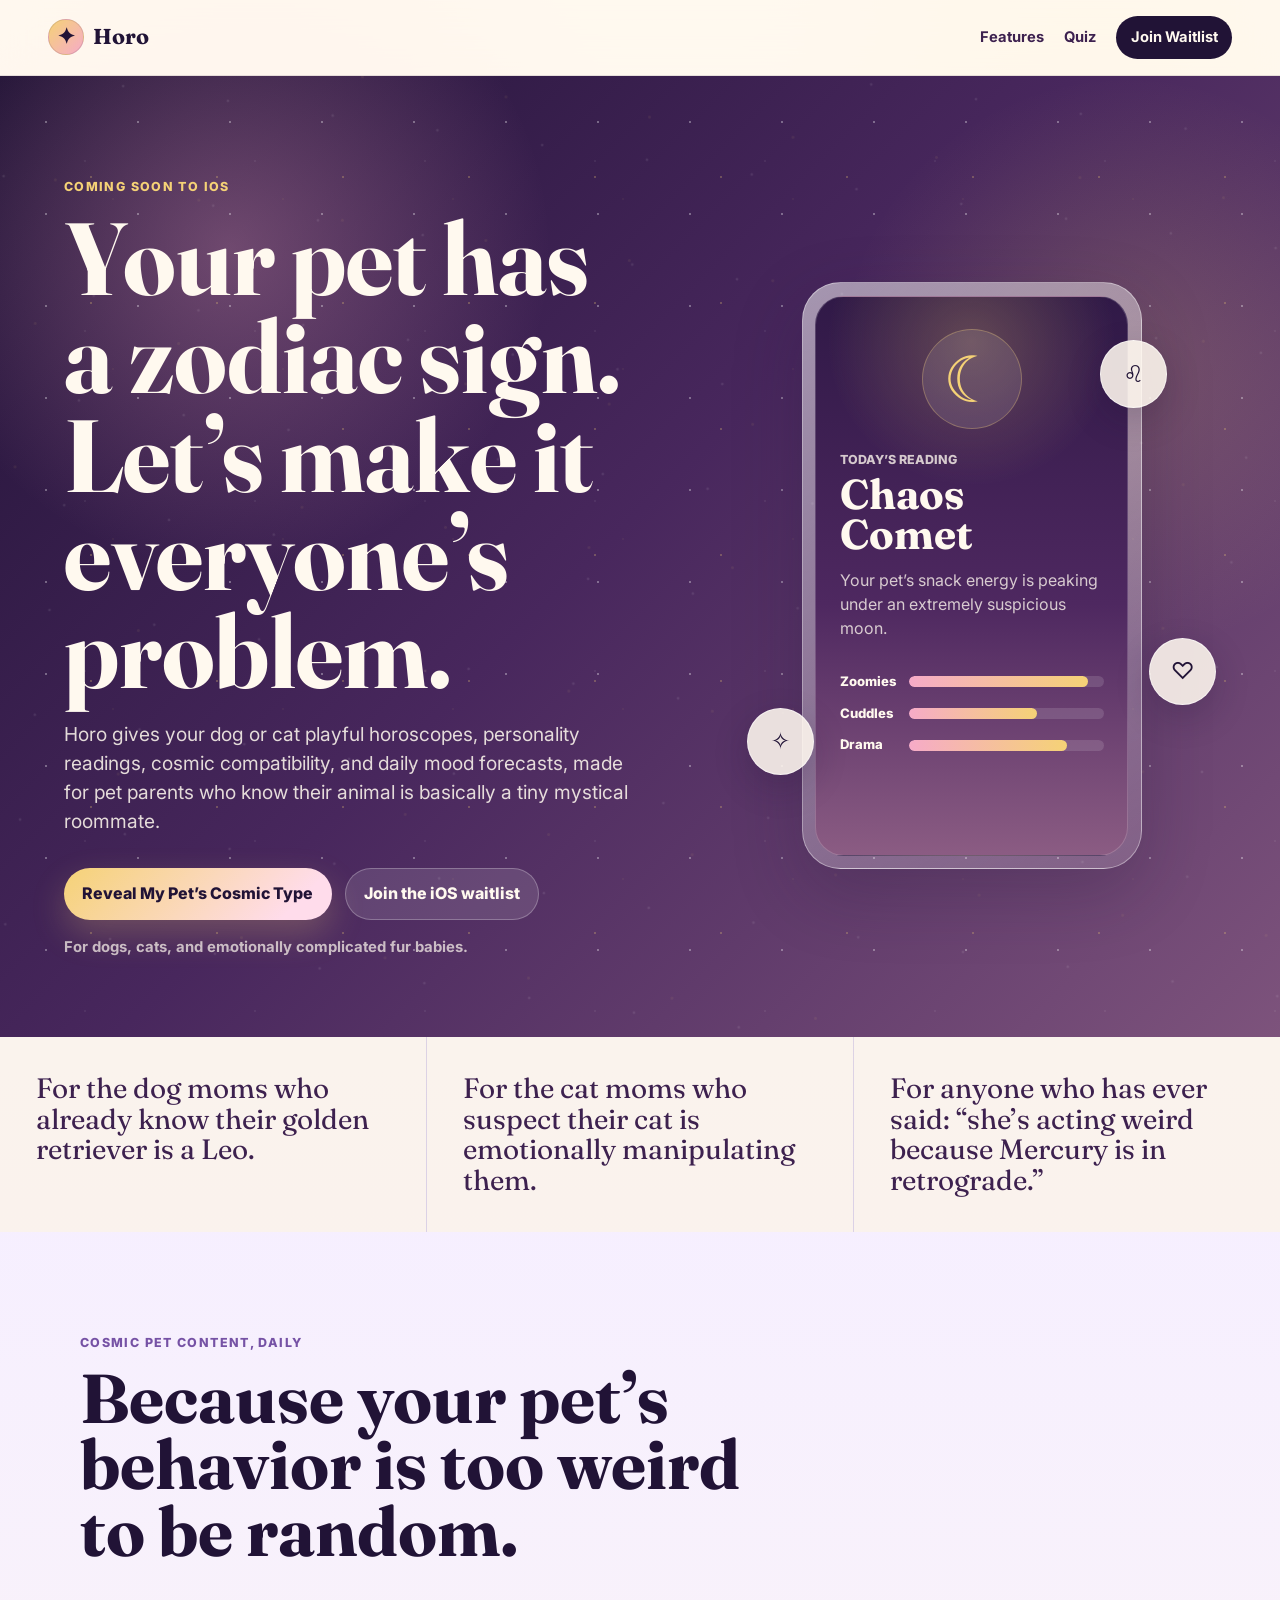
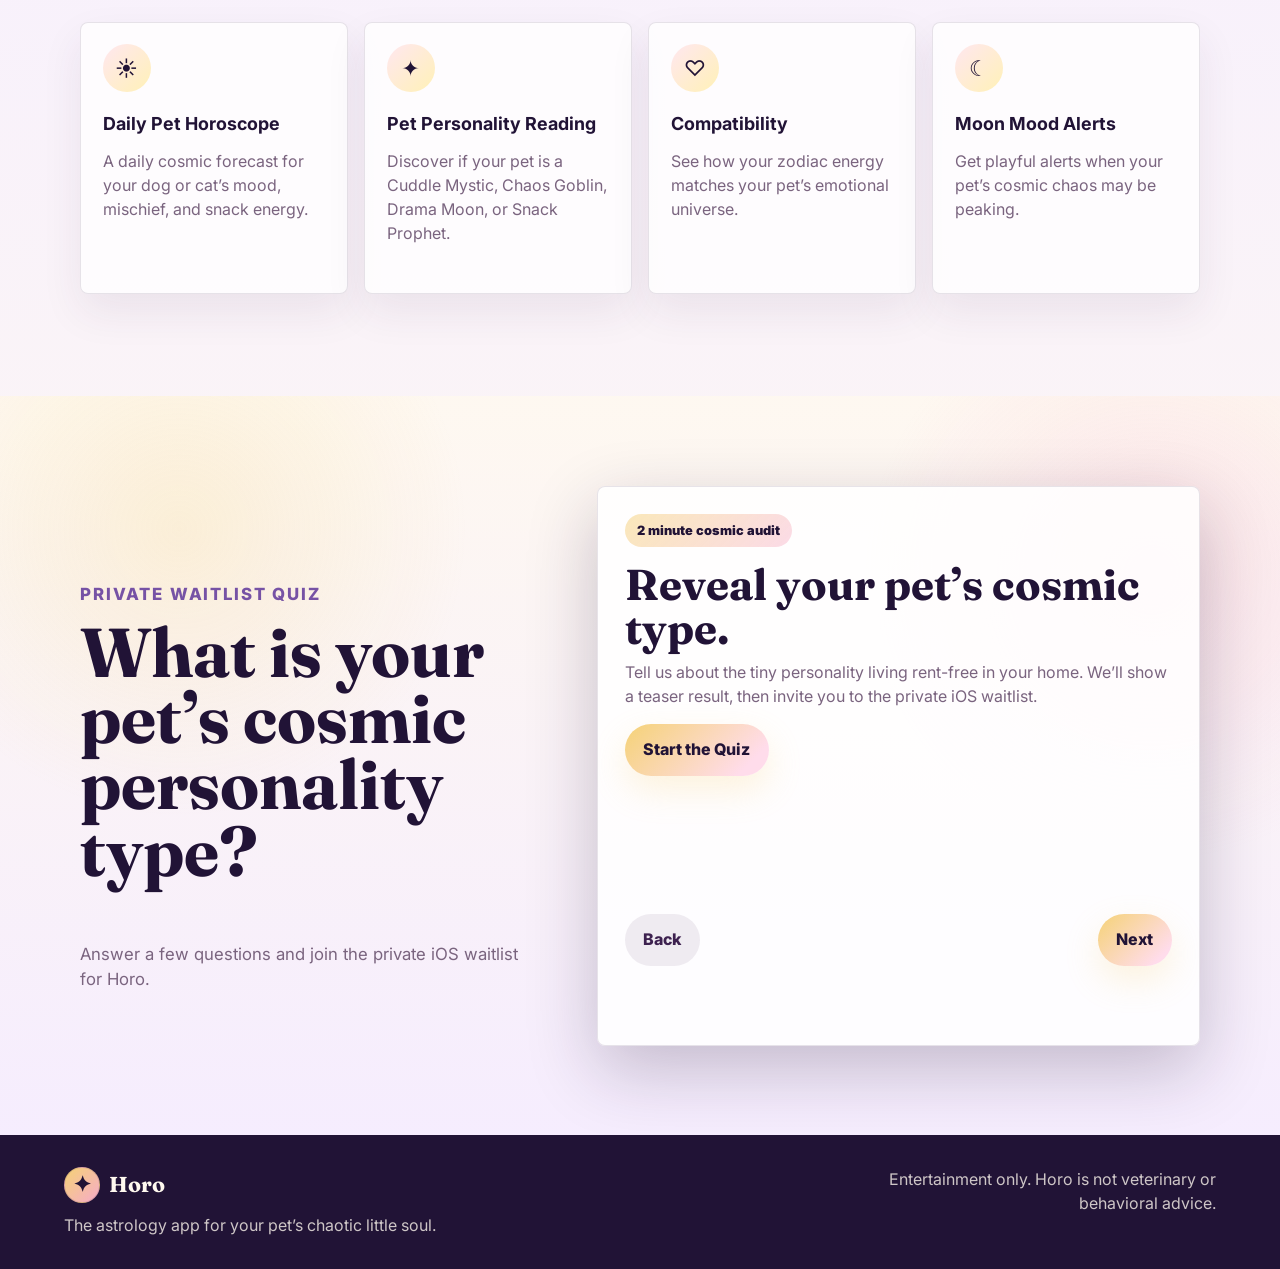
==== index.html @ 5a4e161b "First Commit" ====
<!doctype html>
<html lang="en">
  <head>
    <meta charset="utf-8">
    <meta name="viewport" content="width=device-width, initial-scale=1">
    <meta name="description" content="Horo is the astrology app for your pet's chaotic little soul. Join the private iOS waitlist.">
    <title>Horo | Pet Astrology Coming Soon</title>
    <link rel="preconnect" href="https://fonts.googleapis.com">
    <link rel="preconnect" href="https://fonts.gstatic.com" crossorigin>
    <link href="https://fonts.googleapis.com/css2?family=Fraunces:wght@600;700&family=Inter:wght@400;500;600;700;800&display=swap" rel="stylesheet">
    <link rel="stylesheet" href="./styles.css">
  </head>
  <body>
    <header class="site-header" aria-label="Horo landing page header">
      <a class="brand" href="#top" aria-label="Horo home">
        <span class="brand-mark">✦</span>
        <span>Horo</span>
      </a>
      <nav class="header-actions" aria-label="Primary navigation">
        <a href="#features">Features</a>
        <a href="#quiz">Quiz</a>
        <a class="nav-button" href="#quiz">Join Waitlist</a>
      </nav>
    </header>

    <main id="top">
      <section class="hero section-band">
        <div class="stars" aria-hidden="true"></div>
        <div class="hero-copy">
          <p class="eyebrow">Coming soon to iOS</p>
          <h1>Your pet has a zodiac sign. Let’s make it everyone’s problem.</h1>
          <p class="hero-subhead">
            Horo gives your dog or cat playful horoscopes, personality readings, cosmic compatibility,
            and daily mood forecasts, made for pet parents who know their animal is basically a tiny mystical roommate.
          </p>
          <div class="hero-actions">
            <a class="button button-primary" href="#quiz" data-action="start-quiz">Reveal My Pet’s Cosmic Type</a>
            <a class="button button-secondary" href="#quiz">Join the iOS waitlist</a>
          </div>
          <p class="trust-line">For dogs, cats, and emotionally complicated fur babies.</p>
        </div>
        <div class="hero-visual" aria-label="Decorative Horo app preview">
          <div class="phone-shell">
            <div class="phone-screen">
              <div class="moon">☾</div>
              <p class="screen-kicker">Today’s Reading</p>
              <h2>Chaos Comet</h2>
              <p>Your pet’s snack energy is peaking under an extremely suspicious moon.</p>
              <div class="mini-chart">
                <span>Zoomies</span>
                <div><i style="width: 92%"></i></div>
                <span>Cuddles</span>
                <div><i style="width: 66%"></i></div>
                <span>Drama</span>
                <div><i style="width: 81%"></i></div>
              </div>
            </div>
          </div>
          <div class="orbit orbit-one">♌</div>
          <div class="orbit orbit-two">✧</div>
          <div class="orbit orbit-three">♡</div>
        </div>
      </section>

      <section class="teaser-strip" aria-label="Who Horo is for">
        <p>For the dog moms who already know their golden retriever is a Leo.</p>
        <p>For the cat moms who suspect their cat is emotionally manipulating them.</p>
        <p>For anyone who has ever said: “she’s acting weird because Mercury is in retrograde.”</p>
      </section>

      <section id="features" class="features section-wrap">
        <div class="section-heading">
          <p class="eyebrow">Cosmic pet content, daily</p>
          <h2>Because your pet’s behavior is too weird to be random.</h2>
        </div>
        <div class="feature-grid">
          <article class="feature-card">
            <span class="feature-icon">☀</span>
            <h3>Daily Pet Horoscope</h3>
            <p>A daily cosmic forecast for your dog or cat’s mood, mischief, and snack energy.</p>
          </article>
          <article class="feature-card">
            <span class="feature-icon">✦</span>
            <h3>Pet Personality Reading</h3>
            <p>Discover if your pet is a Cuddle Mystic, Chaos Goblin, Drama Moon, or Snack Prophet.</p>
          </article>
          <article class="feature-card">
            <span class="feature-icon">♡</span>
            <h3>Compatibility</h3>
            <p>See how your zodiac energy matches your pet’s emotional universe.</p>
          </article>
          <article class="feature-card">
            <span class="feature-icon">☾</span>
            <h3>Moon Mood Alerts</h3>
            <p>Get playful alerts when your pet’s cosmic chaos may be peaking.</p>
          </article>
        </div>
      </section>

      <section id="quiz" class="quiz-section section-band">
        <div class="quiz-shell">
          <div class="quiz-intro">
            <p class="eyebrow">Private waitlist quiz</p>
            <h2>What is your pet’s cosmic personality type?</h2>
            <p>Answer a few questions and join the private iOS waitlist for Horo.</p>
          </div>

          <div class="quiz-card" aria-live="polite">
            <div id="quiz-progress" class="progress-wrap" hidden>
              <div class="progress-meta">
                <span id="progress-label">Question 1 of 10</span>
                <span id="progress-percent">10%</span>
              </div>
              <div class="progress-track"><div id="progress-bar"></div></div>
            </div>

            <div id="quiz-stage" class="quiz-stage"></div>

            <div id="quiz-error" class="form-error" role="alert" hidden></div>

            <div id="quiz-controls" class="quiz-controls" hidden>
              <button class="button button-ghost" type="button" id="back-button">Back</button>
              <button class="button button-primary" type="button" id="next-button">Next</button>
            </div>
          </div>
        </div>
      </section>
    </main>

    <footer class="site-footer">
      <div>
        <a class="brand footer-brand" href="#top">
          <span class="brand-mark">✦</span>
          <span>Horo</span>
        </a>
        <p>The astrology app for your pet’s chaotic little soul.</p>
      </div>
      <p class="footer-note">Entertainment only. Horo is not veterinary or behavioral advice.</p>
    </footer>

    <script src="./app.js"></script>
  </body>
</html>
---- styles.css ----
:root {
  --midnight: #211336;
  --plum: #3d214f;
  --violet: #7652a5;
  --lavender: #cdb8ff;
  --pink: #f6abc8;
  --rose: #ffe0ec;
  --cream: #fff9ef;
  --gold: #f5d276;
  --ink: #271634;
  --muted: #7a647f;
  --white: #ffffff;
  --shadow: 0 24px 70px rgba(33, 19, 54, 0.24);
  --radius: 8px;
}

* {
  box-sizing: border-box;
}

html {
  scroll-behavior: smooth;
}

body {
  margin: 0;
  min-width: 320px;
  color: var(--ink);
  background:
    radial-gradient(circle at 20% 10%, rgba(246, 171, 200, 0.36), transparent 26rem),
    radial-gradient(circle at 85% 5%, rgba(245, 210, 118, 0.22), transparent 22rem),
    linear-gradient(180deg, #fff8f1 0%, #f6efff 42%, #fff9ef 100%);
  font-family: Inter, system-ui, -apple-system, BlinkMacSystemFont, "Segoe UI", sans-serif;
  line-height: 1.5;
}

body.no-scroll {
  overflow: hidden;
}

a {
  color: inherit;
  text-decoration: none;
}

button,
input {
  font: inherit;
}

.site-header {
  position: sticky;
  top: 0;
  z-index: 20;
  display: flex;
  align-items: center;
  justify-content: space-between;
  gap: 1rem;
  padding: 1rem clamp(1rem, 4vw, 3rem);
  background: rgba(255, 249, 239, 0.78);
  border-bottom: 1px solid rgba(61, 33, 79, 0.12);
  backdrop-filter: blur(18px);
}

.brand {
  display: inline-flex;
  align-items: center;
  gap: 0.55rem;
  color: var(--midnight);
  font-family: Fraunces, Georgia, serif;
  font-size: 1.35rem;
  font-weight: 700;
}

.brand-mark {
  display: grid;
  width: 2.25rem;
  height: 2.25rem;
  place-items: center;
  color: var(--midnight);
  background: linear-gradient(135deg, var(--gold), var(--pink));
  border: 1px solid rgba(33, 19, 54, 0.12);
  border-radius: 50%;
}

.header-actions {
  display: flex;
  align-items: center;
  gap: clamp(0.75rem, 2vw, 1.25rem);
  color: var(--plum);
  font-size: 0.92rem;
  font-weight: 700;
}

.nav-button {
  padding: 0.65rem 0.9rem;
  color: var(--cream);
  background: var(--midnight);
  border-radius: 999px;
}

.section-band {
  position: relative;
  overflow: hidden;
}

.hero {
  display: grid;
  grid-template-columns: minmax(0, 1.08fr) minmax(280px, 0.92fr);
  align-items: center;
  gap: clamp(2rem, 7vw, 6rem);
  min-height: calc(100svh - 4.5rem);
  padding: clamp(3rem, 8vw, 6.5rem) clamp(1rem, 5vw, 5rem) clamp(2rem, 5vw, 4rem);
  color: var(--cream);
  background:
    radial-gradient(circle at 18% 18%, rgba(246, 171, 200, 0.32), transparent 20rem),
    radial-gradient(circle at 88% 30%, rgba(245, 210, 118, 0.18), transparent 18rem),
    linear-gradient(135deg, var(--midnight) 0%, #48275d 48%, #7d537c 100%);
}

.stars,
.stars::before,
.stars::after {
  position: absolute;
  inset: 0;
  pointer-events: none;
  background-image:
    radial-gradient(circle, rgba(255, 255, 255, 0.72) 1px, transparent 1.5px),
    radial-gradient(circle, rgba(245, 210, 118, 0.58) 1px, transparent 1.5px);
  background-position: 0 0, 28px 38px;
  background-size: 92px 92px, 126px 126px;
  opacity: 0.45;
}

.stars::before,
.stars::after {
  content: "";
}

.stars::before {
  transform: rotate(8deg) scale(1.15);
  opacity: 0.28;
}

.stars::after {
  background-size: 170px 170px;
  opacity: 0.18;
}

.hero-copy,
.hero-visual {
  position: relative;
  z-index: 1;
}

.eyebrow {
  margin: 0 0 0.75rem;
  color: var(--gold);
  font-size: 0.78rem;
  font-weight: 800;
  letter-spacing: 0.11em;
  text-transform: uppercase;
}

h1,
h2,
h3,
p {
  margin-top: 0;
}

h1,
h2 {
  font-family: Fraunces, Georgia, serif;
  line-height: 0.96;
  letter-spacing: 0;
}

h1 {
  max-width: 12ch;
  margin-bottom: 1.25rem;
  font-size: clamp(3.05rem, 9vw, 6.4rem);
}

.hero-subhead {
  max-width: 43rem;
  color: rgba(255, 249, 239, 0.86);
  font-size: clamp(1rem, 2vw, 1.2rem);
}

.hero-actions {
  display: flex;
  flex-wrap: wrap;
  gap: 0.8rem;
  margin: 2rem 0 1rem;
}

.button {
  display: inline-flex;
  align-items: center;
  justify-content: center;
  min-height: 3.25rem;
  padding: 0.85rem 1.15rem;
  border: 0;
  border-radius: 999px;
  cursor: pointer;
  font-weight: 800;
  line-height: 1.1;
  text-align: center;
  transition: transform 180ms ease, box-shadow 180ms ease, background 180ms ease;
}

.button:hover,
.button:focus-visible {
  transform: translateY(-2px);
}

.button-primary {
  color: var(--midnight);
  background: linear-gradient(135deg, var(--gold), #ffdceb 84%);
  box-shadow: 0 14px 34px rgba(245, 210, 118, 0.24);
}

.button-secondary {
  color: var(--cream);
  background: rgba(255, 255, 255, 0.12);
  border: 1px solid rgba(255, 255, 255, 0.26);
}

.button-ghost {
  color: var(--plum);
  background: rgba(61, 33, 79, 0.08);
}

.trust-line {
  color: rgba(255, 249, 239, 0.7);
  font-size: 0.93rem;
  font-weight: 700;
}

.hero-visual {
  display: grid;
  min-height: 520px;
  place-items: center;
}

.phone-shell {
  width: min(340px, 82vw);
  padding: 0.8rem;
  background: linear-gradient(145deg, rgba(255, 255, 255, 0.52), rgba(255, 255, 255, 0.14));
  border: 1px solid rgba(255, 255, 255, 0.4);
  border-radius: 2.4rem;
  box-shadow: var(--shadow);
}

.phone-screen {
  min-height: 560px;
  padding: 2rem 1.45rem;
  color: var(--cream);
  background:
    radial-gradient(circle at 50% 8%, rgba(245, 210, 118, 0.24), transparent 9rem),
    linear-gradient(180deg, #301947, #4e2860 55%, #8b5c83);
  border: 1px solid rgba(255, 255, 255, 0.18);
  border-radius: 1.8rem;
}

.moon {
  display: grid;
  width: 6.25rem;
  height: 6.25rem;
  margin: 0 auto 1.4rem;
  place-items: center;
  color: var(--gold);
  background: rgba(255, 255, 255, 0.1);
  border: 1px solid rgba(245, 210, 118, 0.3);
  border-radius: 50%;
  font-size: 4rem;
}

.screen-kicker {
  margin-bottom: 0.35rem;
  color: var(--lavender);
  font-size: 0.78rem;
  font-weight: 800;
  text-transform: uppercase;
}

.phone-screen h2 {
  margin-bottom: 0.8rem;
  font-size: 2.6rem;
}

.phone-screen p {
  color: rgba(255, 249, 239, 0.78);
}

.mini-chart {
  display: grid;
  grid-template-columns: max-content 1fr;
  gap: 0.75rem;
  margin-top: 2rem;
  align-items: center;
  font-size: 0.82rem;
  font-weight: 800;
}

.mini-chart div {
  height: 0.7rem;
  overflow: hidden;
  background: rgba(255, 255, 255, 0.13);
  border-radius: 999px;
}

.mini-chart i {
  display: block;
  height: 100%;
  background: linear-gradient(90deg, var(--pink), var(--gold));
  border-radius: inherit;
}

.orbit {
  position: absolute;
  display: grid;
  width: 4.2rem;
  height: 4.2rem;
  place-items: center;
  color: var(--midnight);
  background: rgba(255, 249, 239, 0.88);
  border: 1px solid rgba(255, 255, 255, 0.55);
  border-radius: 50%;
  box-shadow: 0 12px 34px rgba(33, 19, 54, 0.22);
  font-size: 1.45rem;
}

.orbit-one {
  top: 10%;
  right: 10%;
}

.orbit-two {
  bottom: 16%;
  left: 4%;
}

.orbit-three {
  right: 0;
  bottom: 28%;
}

.teaser-strip {
  display: grid;
  grid-template-columns: repeat(3, 1fr);
  gap: 1px;
  background: rgba(61, 33, 79, 0.14);
}

.teaser-strip p {
  min-height: 9rem;
  margin: 0;
  padding: clamp(1.25rem, 4vw, 2.25rem);
  color: var(--plum);
  background: rgba(255, 249, 239, 0.86);
  font-family: Fraunces, Georgia, serif;
  font-size: clamp(1.25rem, 2.4vw, 1.75rem);
  line-height: 1.1;
}

.section-wrap {
  width: min(1120px, calc(100% - 2rem));
  margin: 0 auto;
  padding: clamp(4rem, 8vw, 7rem) 0;
}

.section-heading {
  max-width: 46rem;
  margin-bottom: 2rem;
}

.section-heading .eyebrow,
.quiz-intro .eyebrow {
  color: var(--violet);
}

.section-heading h2,
.quiz-intro h2 {
  color: var(--midnight);
  font-size: clamp(2.35rem, 5.4vw, 4.5rem);
}

.feature-grid {
  display: grid;
  grid-template-columns: repeat(4, 1fr);
  gap: 1rem;
}

.feature-card {
  min-height: 17rem;
  padding: 1.35rem;
  background: rgba(255, 255, 255, 0.76);
  border: 1px solid rgba(61, 33, 79, 0.12);
  border-radius: var(--radius);
  box-shadow: 0 18px 42px rgba(61, 33, 79, 0.08);
}

.feature-icon {
  display: grid;
  width: 3rem;
  height: 3rem;
  margin-bottom: 1.2rem;
  place-items: center;
  color: var(--midnight);
  background: linear-gradient(135deg, #ffe7f0, #fff1b7);
  border-radius: 50%;
  font-size: 1.35rem;
}

.feature-card h3 {
  margin-bottom: 0.65rem;
  color: var(--midnight);
  font-size: 1.12rem;
}

.feature-card p {
  color: var(--muted);
}

.quiz-section {
  padding: clamp(3rem, 7vw, 6rem) clamp(1rem, 5vw, 5rem);
  background:
    radial-gradient(circle at 14% 18%, rgba(245, 210, 118, 0.22), transparent 18rem),
    radial-gradient(circle at 90% 24%, rgba(246, 171, 200, 0.26), transparent 18rem),
    linear-gradient(180deg, rgba(255, 249, 239, 0.82), rgba(245, 236, 255, 0.94));
}

.quiz-shell {
  display: grid;
  grid-template-columns: minmax(0, 0.75fr) minmax(320px, 1fr);
  gap: clamp(1.5rem, 5vw, 4rem);
  width: min(1120px, 100%);
  margin: 0 auto;
  align-items: start;
}

.quiz-intro {
  position: sticky;
  top: 6rem;
}

.quiz-intro p {
  color: var(--muted);
  font-size: 1.05rem;
}

.quiz-card {
  min-height: 560px;
  padding: clamp(1.1rem, 3vw, 1.7rem);
  background: rgba(255, 255, 255, 0.86);
  border: 1px solid rgba(61, 33, 79, 0.12);
  border-radius: var(--radius);
  box-shadow: var(--shadow);
}

.progress-wrap {
  margin-bottom: 1.5rem;
}

.progress-meta {
  display: flex;
  justify-content: space-between;
  gap: 1rem;
  margin-bottom: 0.55rem;
  color: var(--muted);
  font-size: 0.82rem;
  font-weight: 800;
}

.progress-track {
  height: 0.55rem;
  overflow: hidden;
  background: rgba(61, 33, 79, 0.1);
  border-radius: 999px;
}

#progress-bar {
  width: 0%;
  height: 100%;
  background: linear-gradient(90deg, var(--violet), var(--pink), var(--gold));
  border-radius: inherit;
  transition: width 260ms ease;
}

.quiz-stage {
  min-height: 380px;
}

.quiz-panel {
  animation: riseIn 260ms ease both;
}

@keyframes riseIn {
  from {
    opacity: 0;
    transform: translateY(10px);
  }
  to {
    opacity: 1;
    transform: translateY(0);
  }
}

.quiz-panel h3 {
  margin-bottom: 0.65rem;
  color: var(--midnight);
  font-family: Fraunces, Georgia, serif;
  font-size: clamp(1.85rem, 4vw, 2.7rem);
  line-height: 1;
}

.quiz-panel .subtitle {
  color: var(--muted);
}

.option-grid {
  display: grid;
  gap: 0.75rem;
  margin-top: 1.35rem;
}

.option-button,
.checkbox-option {
  display: flex;
  align-items: center;
  gap: 0.8rem;
  width: 100%;
  min-height: 3.8rem;
  padding: 0.95rem 1rem;
  color: var(--plum);
  background: rgba(255, 249, 239, 0.84);
  border: 1px solid rgba(61, 33, 79, 0.13);
  border-radius: var(--radius);
  cursor: pointer;
  font-weight: 800;
  text-align: left;
}

.option-button.is-selected,
.checkbox-option.is-selected {
  color: var(--midnight);
  background: linear-gradient(135deg, rgba(246, 171, 200, 0.32), rgba(245, 210, 118, 0.26));
  border-color: rgba(118, 82, 165, 0.5);
  box-shadow: 0 12px 26px rgba(61, 33, 79, 0.1);
}

.option-dot {
  flex: 0 0 auto;
  display: grid;
  width: 1.45rem;
  height: 1.45rem;
  place-items: center;
  border: 2px solid rgba(61, 33, 79, 0.25);
  border-radius: 50%;
}

.is-selected .option-dot {
  border-color: var(--violet);
}

.is-selected .option-dot::after {
  content: "";
  width: 0.62rem;
  height: 0.62rem;
  background: var(--violet);
  border-radius: 50%;
}

.checkbox-option .option-dot {
  border-radius: 0.35rem;
}

.checkbox-option.is-selected .option-dot::after {
  width: 0.72rem;
  height: 0.72rem;
  border-radius: 0.18rem;
}

.field-stack {
  display: grid;
  gap: 0.95rem;
  margin-top: 1.35rem;
}

.input-label {
  display: grid;
  gap: 0.35rem;
  color: var(--plum);
  font-weight: 800;
}

.text-input {
  width: 100%;
  min-height: 3.45rem;
  padding: 0.85rem 1rem;
  color: var(--ink);
  background: rgba(255, 249, 239, 0.86);
  border: 1px solid rgba(61, 33, 79, 0.18);
  border-radius: var(--radius);
  outline: 0;
}

.text-input:focus {
  border-color: var(--violet);
  box-shadow: 0 0 0 4px rgba(118, 82, 165, 0.12);
}

.consent-row {
  display: flex;
  align-items: flex-start;
  gap: 0.7rem;
  color: var(--muted);
  font-size: 0.92rem;
  font-weight: 700;
}

.consent-row input {
  width: 1.15rem;
  height: 1.15rem;
  margin-top: 0.15rem;
  accent-color: var(--violet);
}

.quiz-controls {
  display: flex;
  justify-content: space-between;
  gap: 0.8rem;
  margin-top: 1.25rem;
}

.form-error {
  margin-top: 1rem;
  padding: 0.85rem 1rem;
  color: #7d1f3e;
  background: #ffe7ef;
  border: 1px solid rgba(125, 31, 62, 0.18);
  border-radius: var(--radius);
  font-weight: 800;
}

.result-badge {
  display: inline-flex;
  margin-bottom: 1rem;
  padding: 0.45rem 0.75rem;
  color: var(--midnight);
  background: linear-gradient(135deg, rgba(245, 210, 118, 0.5), rgba(246, 171, 200, 0.42));
  border-radius: 999px;
  font-size: 0.8rem;
  font-weight: 900;
}

.result-list {
  display: grid;
  gap: 0.65rem;
  margin: 1.25rem 0 1.5rem;
  padding: 0;
  list-style: none;
}

.result-list li {
  padding: 0.8rem 0.9rem;
  color: var(--plum);
  background: rgba(255, 249, 239, 0.72);
  border: 1px solid rgba(61, 33, 79, 0.1);
  border-radius: var(--radius);
  font-weight: 800;
}

.success-actions {
  display: flex;
  flex-wrap: wrap;
  gap: 0.75rem;
  margin-top: 1.5rem;
}

.site-footer {
  display: flex;
  justify-content: space-between;
  gap: 2rem;
  padding: 2rem clamp(1rem, 5vw, 5rem);
  color: rgba(255, 249, 239, 0.78);
  background: var(--midnight);
}

.footer-brand {
  color: var(--cream);
  margin-bottom: 0.6rem;
}

.site-footer p {
  margin-bottom: 0;
}

.footer-note {
  max-width: 24rem;
  text-align: right;
}

@media (max-width: 900px) {
  .header-actions a:not(.nav-button) {
    display: none;
  }

  .hero {
    grid-template-columns: 1fr;
    min-height: auto;
  }

  h1 {
    max-width: 11ch;
  }

  .hero-visual {
    min-height: 460px;
  }

  .phone-screen {
    min-height: 490px;
  }

  .teaser-strip,
  .feature-grid,
  .quiz-shell {
    grid-template-columns: 1fr;
  }

  .quiz-intro {
    position: static;
  }
}

@media (max-width: 560px) {
  .site-header {
    padding: 0.75rem 1rem;
  }

  .nav-button {
    padding-inline: 0.75rem;
  }

  .hero {
    padding-top: 2.7rem;
  }

  .hero-actions,
  .quiz-controls,
  .success-actions {
    display: grid;
  }

  .button {
    width: 100%;
  }

  .orbit {
    width: 3.35rem;
    height: 3.35rem;
  }

  .quiz-card {
    min-height: 540px;
  }

  .site-footer {
    display: grid;
  }

  .footer-note {
    text-align: left;
  }
}
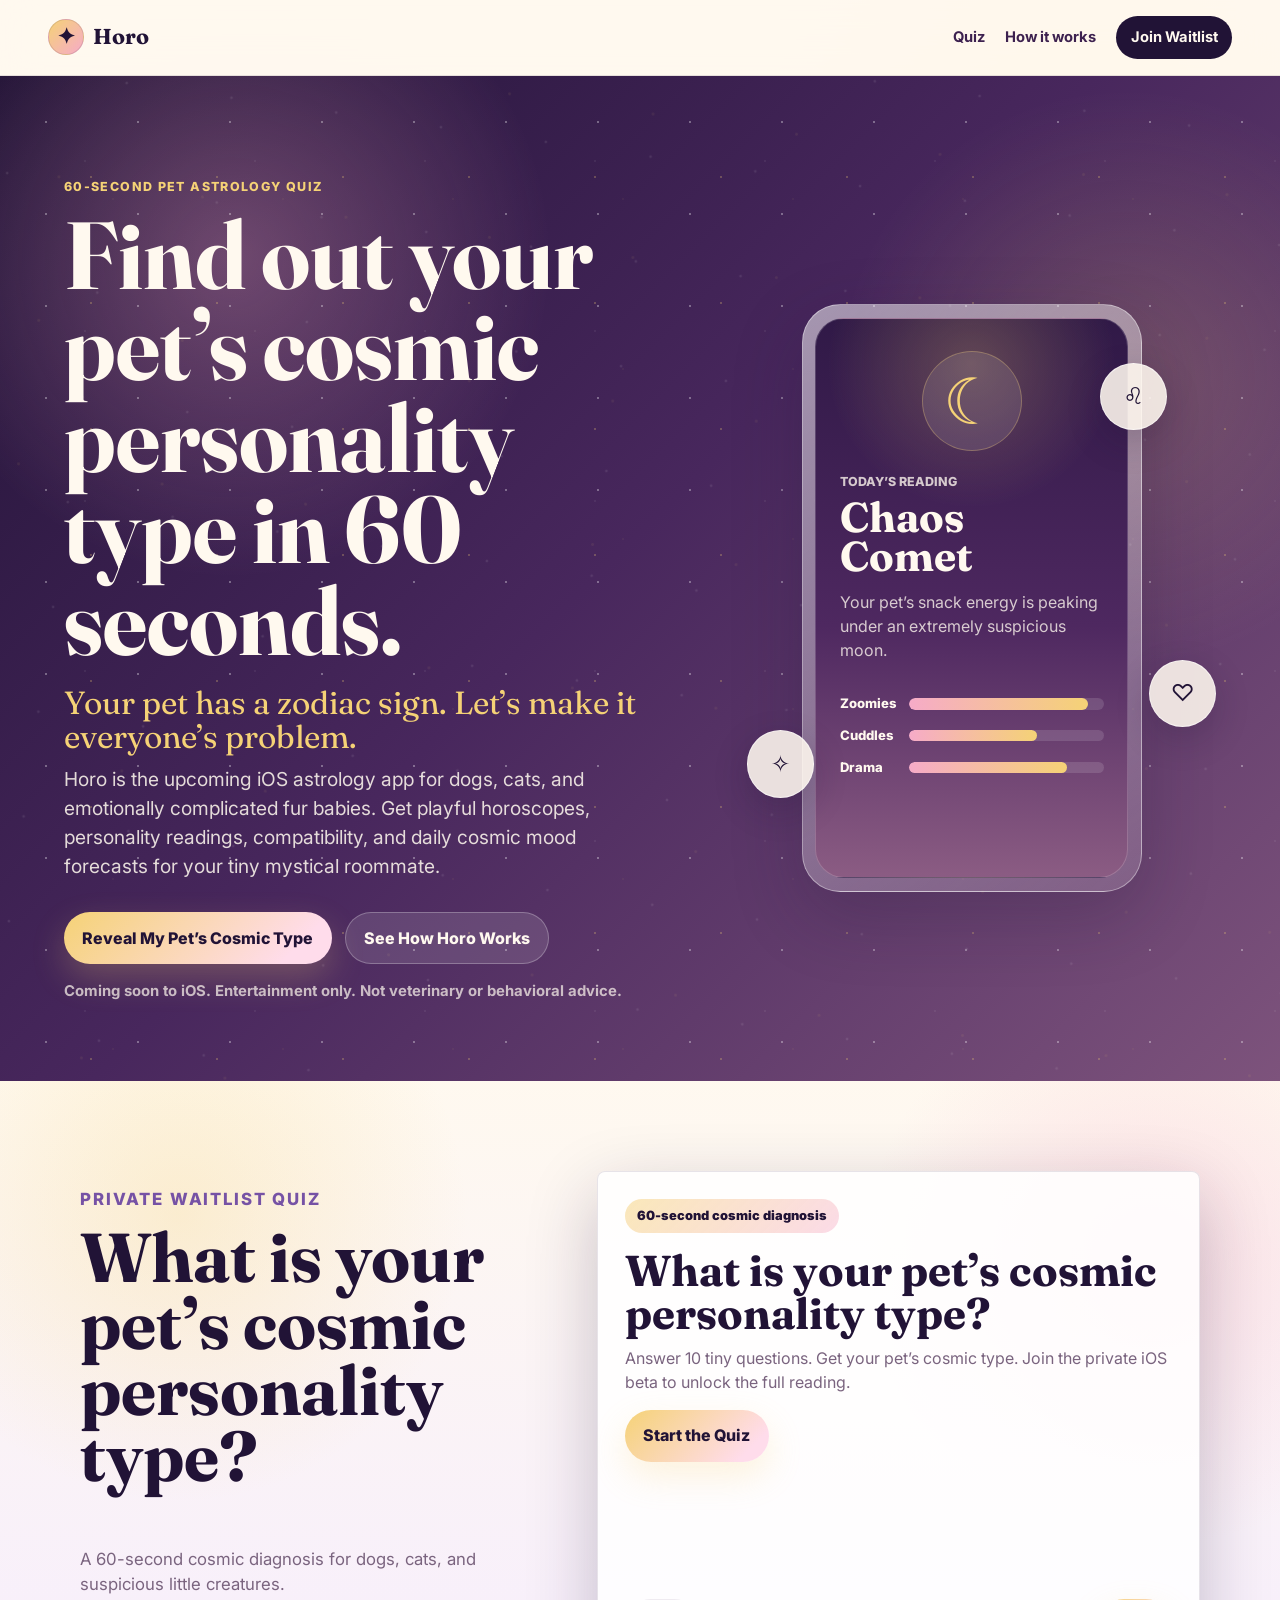
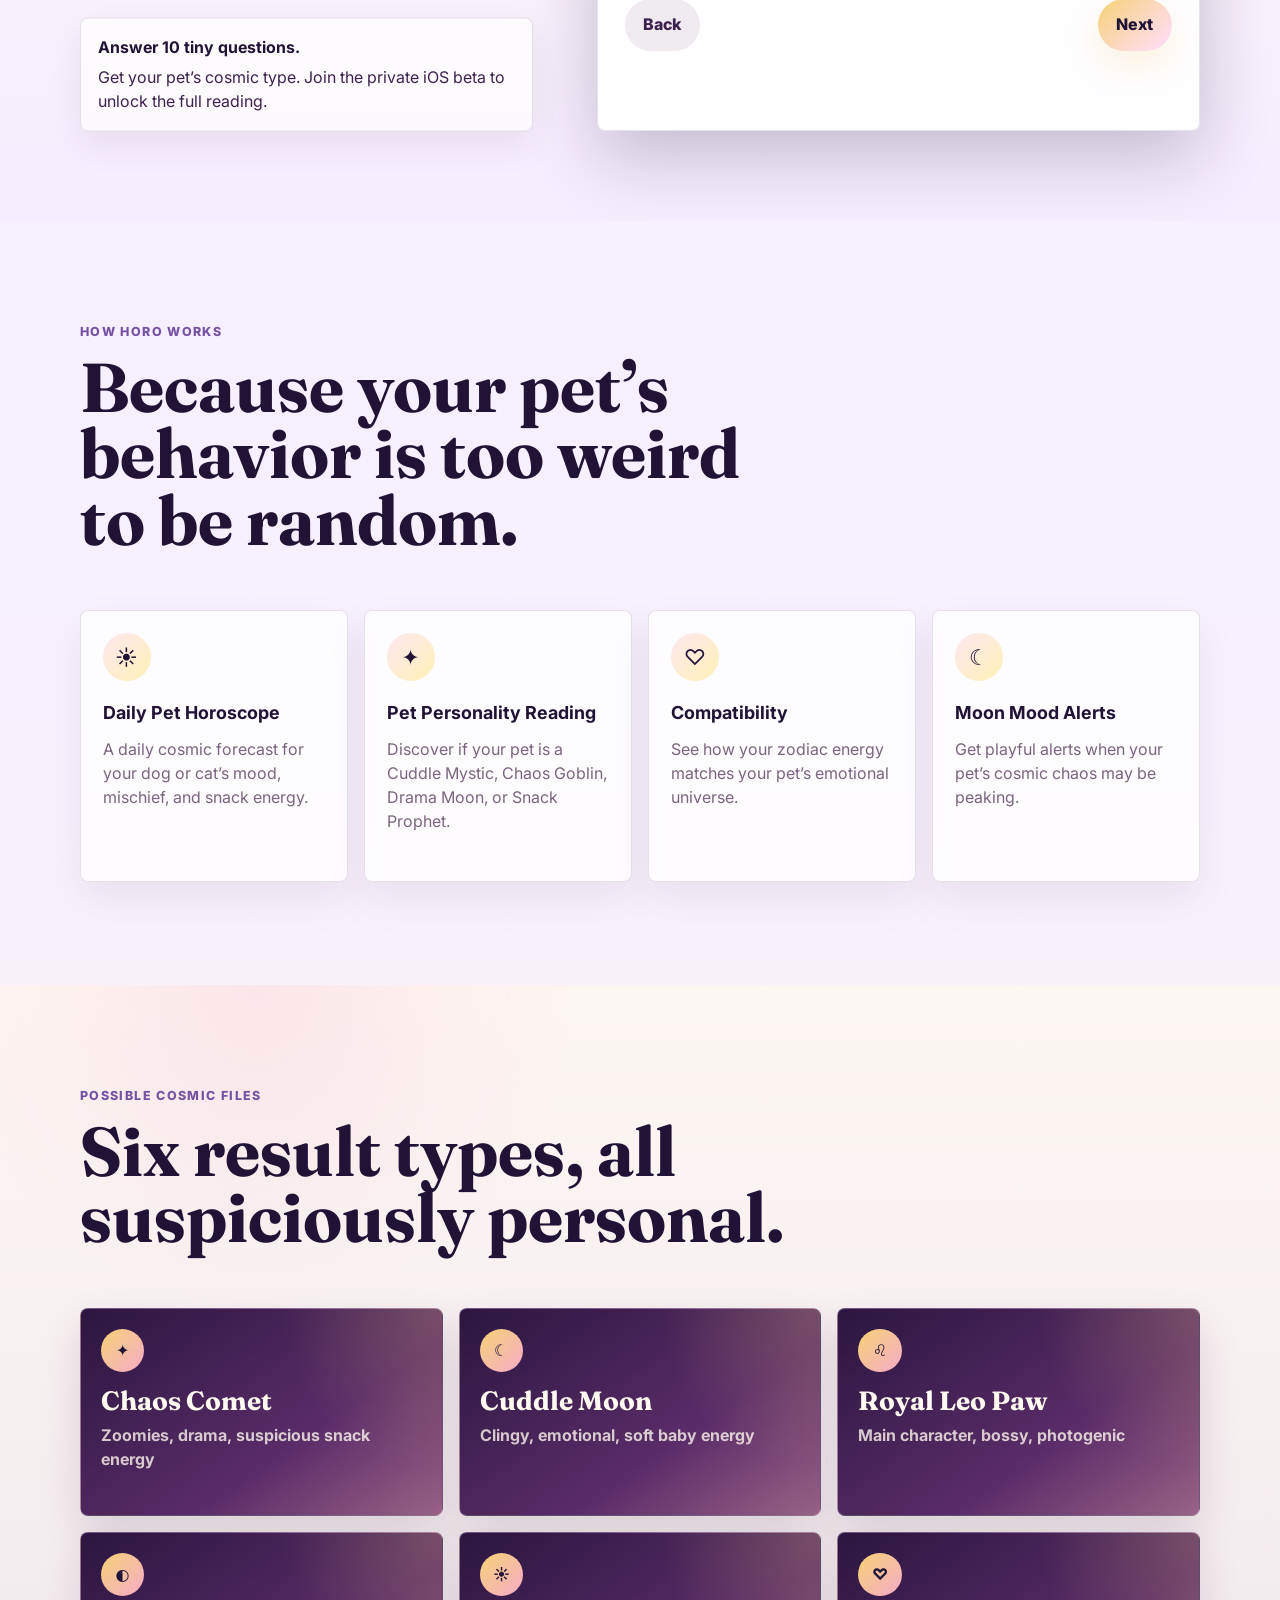
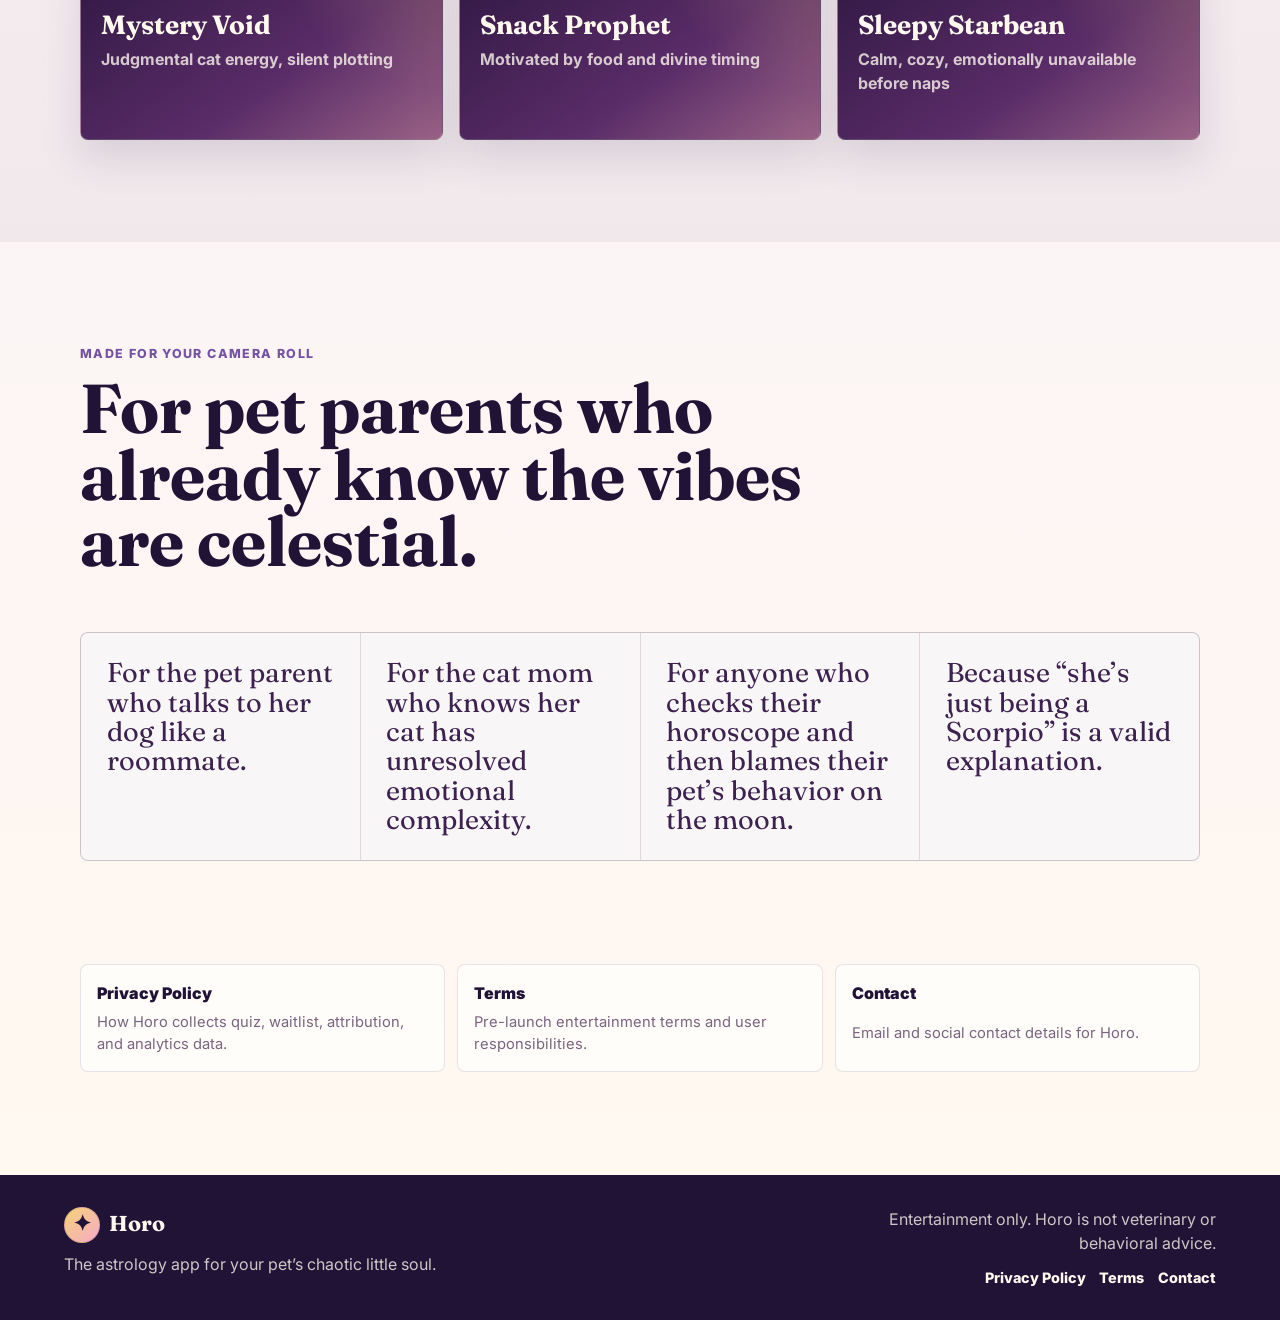
==== commit c823bc69: "Improves 1. Fixes v1 2. Better analytics" ====
--- a/index.html
+++ b/index.html
@@ -17,8 +17,8 @@
         <span>Horo</span>
       </a>
       <nav class="header-actions" aria-label="Primary navigation">
-        <a href="#features">Features</a>
         <a href="#quiz">Quiz</a>
+        <a href="#features">How it works</a>
         <a class="nav-button" href="#quiz">Join Waitlist</a>
       </nav>
     </header>
@@ -27,17 +27,19 @@
       <section class="hero section-band">
         <div class="stars" aria-hidden="true"></div>
         <div class="hero-copy">
-          <p class="eyebrow">Coming soon to iOS</p>
-          <h1>Your pet has a zodiac sign. Let’s make it everyone’s problem.</h1>
+          <p class="eyebrow">60-second pet astrology quiz</p>
+          <h1>Find out your pet’s cosmic personality type in 60 seconds.</h1>
+          <p class="hero-kicker">Your pet has a zodiac sign. Let’s make it everyone’s problem.</p>
           <p class="hero-subhead">
-            Horo gives your dog or cat playful horoscopes, personality readings, cosmic compatibility,
-            and daily mood forecasts, made for pet parents who know their animal is basically a tiny mystical roommate.
+            Horo is the upcoming iOS astrology app for dogs, cats, and emotionally complicated fur babies.
+            Get playful horoscopes, personality readings, compatibility, and daily cosmic mood forecasts for
+            your tiny mystical roommate.
           </p>
           <div class="hero-actions">
             <a class="button button-primary" href="#quiz" data-action="start-quiz">Reveal My Pet’s Cosmic Type</a>
-            <a class="button button-secondary" href="#quiz">Join the iOS waitlist</a>
-          </div>
-          <p class="trust-line">For dogs, cats, and emotionally complicated fur babies.</p>
+            <a class="button button-secondary" href="#features">See How Horo Works</a>
+          </div>
+          <p class="trust-line">Coming soon to iOS. Entertainment only. Not veterinary or behavioral advice.</p>
         </div>
         <div class="hero-visual" aria-label="Decorative Horo app preview">
           <div class="phone-shell">
@@ -62,47 +64,16 @@
         </div>
       </section>
 
-      <section class="teaser-strip" aria-label="Who Horo is for">
-        <p>For the dog moms who already know their golden retriever is a Leo.</p>
-        <p>For the cat moms who suspect their cat is emotionally manipulating them.</p>
-        <p>For anyone who has ever said: “she’s acting weird because Mercury is in retrograde.”</p>
-      </section>
-
-      <section id="features" class="features section-wrap">
-        <div class="section-heading">
-          <p class="eyebrow">Cosmic pet content, daily</p>
-          <h2>Because your pet’s behavior is too weird to be random.</h2>
-        </div>
-        <div class="feature-grid">
-          <article class="feature-card">
-            <span class="feature-icon">☀</span>
-            <h3>Daily Pet Horoscope</h3>
-            <p>A daily cosmic forecast for your dog or cat’s mood, mischief, and snack energy.</p>
-          </article>
-          <article class="feature-card">
-            <span class="feature-icon">✦</span>
-            <h3>Pet Personality Reading</h3>
-            <p>Discover if your pet is a Cuddle Mystic, Chaos Goblin, Drama Moon, or Snack Prophet.</p>
-          </article>
-          <article class="feature-card">
-            <span class="feature-icon">♡</span>
-            <h3>Compatibility</h3>
-            <p>See how your zodiac energy matches your pet’s emotional universe.</p>
-          </article>
-          <article class="feature-card">
-            <span class="feature-icon">☾</span>
-            <h3>Moon Mood Alerts</h3>
-            <p>Get playful alerts when your pet’s cosmic chaos may be peaking.</p>
-          </article>
-        </div>
-      </section>
-
       <section id="quiz" class="quiz-section section-band">
         <div class="quiz-shell">
           <div class="quiz-intro">
             <p class="eyebrow">Private waitlist quiz</p>
             <h2>What is your pet’s cosmic personality type?</h2>
-            <p>Answer a few questions and join the private iOS waitlist for Horo.</p>
+            <p>A 60-second cosmic diagnosis for dogs, cats, and suspicious little creatures.</p>
+            <div class="motivation-card">
+              <strong>Answer 10 tiny questions.</strong>
+              <span>Get your pet’s cosmic type. Join the private iOS beta to unlock the full reading.</span>
+            </div>
           </div>
 
           <div class="quiz-card" aria-live="polite">
@@ -125,6 +96,104 @@
           </div>
         </div>
       </section>
+
+      <section id="features" class="features section-wrap">
+        <div class="section-heading">
+          <p class="eyebrow">How Horo works</p>
+          <h2>Because your pet’s behavior is too weird to be random.</h2>
+        </div>
+        <div class="feature-grid">
+          <article class="feature-card">
+            <span class="feature-icon">☀</span>
+            <h3>Daily Pet Horoscope</h3>
+            <p>A daily cosmic forecast for your dog or cat’s mood, mischief, and snack energy.</p>
+          </article>
+          <article class="feature-card">
+            <span class="feature-icon">✦</span>
+            <h3>Pet Personality Reading</h3>
+            <p>Discover if your pet is a Cuddle Mystic, Chaos Goblin, Drama Moon, or Snack Prophet.</p>
+          </article>
+          <article class="feature-card">
+            <span class="feature-icon">♡</span>
+            <h3>Compatibility</h3>
+            <p>See how your zodiac energy matches your pet’s emotional universe.</p>
+          </article>
+          <article class="feature-card">
+            <span class="feature-icon">☾</span>
+            <h3>Moon Mood Alerts</h3>
+            <p>Get playful alerts when your pet’s cosmic chaos may be peaking.</p>
+          </article>
+        </div>
+      </section>
+
+      <section class="result-previews section-band" aria-label="Possible Horo result types">
+        <div class="section-wrap">
+          <div class="section-heading">
+            <p class="eyebrow">Possible cosmic files</p>
+            <h2>Six result types, all suspiciously personal.</h2>
+          </div>
+          <div class="result-preview-grid">
+            <article class="result-preview-card">
+              <span>✦</span>
+              <h3>Chaos Comet</h3>
+              <p>Zoomies, drama, suspicious snack energy</p>
+            </article>
+            <article class="result-preview-card">
+              <span>☾</span>
+              <h3>Cuddle Moon</h3>
+              <p>Clingy, emotional, soft baby energy</p>
+            </article>
+            <article class="result-preview-card">
+              <span>♌</span>
+              <h3>Royal Leo Paw</h3>
+              <p>Main character, bossy, photogenic</p>
+            </article>
+            <article class="result-preview-card">
+              <span>◐</span>
+              <h3>Mystery Void</h3>
+              <p>Judgmental cat energy, silent plotting</p>
+            </article>
+            <article class="result-preview-card">
+              <span>☀</span>
+              <h3>Snack Prophet</h3>
+              <p>Motivated by food and divine timing</p>
+            </article>
+            <article class="result-preview-card">
+              <span>♡</span>
+              <h3>Sleepy Starbean</h3>
+              <p>Calm, cozy, emotionally unavailable before naps</p>
+            </article>
+          </div>
+        </div>
+      </section>
+
+      <section class="audience-hooks section-wrap" aria-label="Who Horo is for">
+        <div class="section-heading">
+          <p class="eyebrow">Made for your camera roll</p>
+          <h2>For pet parents who already know the vibes are celestial.</h2>
+        </div>
+        <div class="hook-grid">
+          <p>For the pet parent who talks to her dog like a roommate.</p>
+          <p>For the cat mom who knows her cat has unresolved emotional complexity.</p>
+          <p>For anyone who checks their horoscope and then blames their pet’s behavior on the moon.</p>
+          <p>Because “she’s just being a Scorpio” is a valid explanation.</p>
+        </div>
+      </section>
+
+      <section class="legal-links section-wrap" aria-label="Policy links">
+        <a class="legal-link-card" href="./privacy.html">
+          <strong>Privacy Policy</strong>
+          <span>How Horo collects quiz, waitlist, attribution, and analytics data.</span>
+        </a>
+        <a class="legal-link-card" href="./terms.html">
+          <strong>Terms</strong>
+          <span>Pre-launch entertainment terms and user responsibilities.</span>
+        </a>
+        <a class="legal-link-card" href="./contact.html">
+          <strong>Contact</strong>
+          <span>Email and social contact details for Horo.</span>
+        </a>
+      </section>
     </main>
 
     <footer class="site-footer">
@@ -135,7 +204,14 @@
         </a>
         <p>The astrology app for your pet’s chaotic little soul.</p>
       </div>
-      <p class="footer-note">Entertainment only. Horo is not veterinary or behavioral advice.</p>
+      <div class="footer-note">
+        <p>Entertainment only. Horo is not veterinary or behavioral advice.</p>
+        <div class="footer-links">
+          <a href="./privacy.html">Privacy Policy</a>
+          <a href="./terms.html">Terms</a>
+          <a href="./contact.html">Contact</a>
+        </div>
+      </div>
     </footer>
 
     <script src="./app.js"></script>
--- a/styles.css
+++ b/styles.css
@@ -109,7 +109,7 @@
   grid-template-columns: minmax(0, 1.08fr) minmax(280px, 0.92fr);
   align-items: center;
   gap: clamp(2rem, 7vw, 6rem);
-  min-height: calc(100svh - 4.5rem);
+  min-height: calc(92svh - 4.5rem);
   padding: clamp(3rem, 8vw, 6.5rem) clamp(1rem, 5vw, 5rem) clamp(2rem, 5vw, 4rem);
   color: var(--cream);
   background:
@@ -177,9 +177,18 @@
 }
 
 h1 {
-  max-width: 12ch;
+  max-width: 13.5ch;
   margin-bottom: 1.25rem;
-  font-size: clamp(3.05rem, 9vw, 6.4rem);
+  font-size: clamp(2.85rem, 7.5vw, 5.95rem);
+}
+
+.hero-kicker {
+  max-width: 38rem;
+  margin-bottom: 0.75rem;
+  color: var(--gold);
+  font-family: Fraunces, Georgia, serif;
+  font-size: clamp(1.35rem, 2.8vw, 2rem);
+  line-height: 1.05;
 }
 
 .hero-subhead {
@@ -347,24 +356,6 @@
   bottom: 28%;
 }
 
-.teaser-strip {
-  display: grid;
-  grid-template-columns: repeat(3, 1fr);
-  gap: 1px;
-  background: rgba(61, 33, 79, 0.14);
-}
-
-.teaser-strip p {
-  min-height: 9rem;
-  margin: 0;
-  padding: clamp(1.25rem, 4vw, 2.25rem);
-  color: var(--plum);
-  background: rgba(255, 249, 239, 0.86);
-  font-family: Fraunces, Georgia, serif;
-  font-size: clamp(1.25rem, 2.4vw, 1.75rem);
-  line-height: 1.1;
-}
-
 .section-wrap {
   width: min(1120px, calc(100% - 2rem));
   margin: 0 auto;
@@ -427,9 +418,9 @@
 .quiz-section {
   padding: clamp(3rem, 7vw, 6rem) clamp(1rem, 5vw, 5rem);
   background:
-    radial-gradient(circle at 14% 18%, rgba(245, 210, 118, 0.22), transparent 18rem),
-    radial-gradient(circle at 90% 24%, rgba(246, 171, 200, 0.26), transparent 18rem),
-    linear-gradient(180deg, rgba(255, 249, 239, 0.82), rgba(245, 236, 255, 0.94));
+    radial-gradient(circle at 14% 18%, rgba(245, 210, 118, 0.28), transparent 18rem),
+    radial-gradient(circle at 90% 24%, rgba(246, 171, 200, 0.3), transparent 18rem),
+    linear-gradient(180deg, rgba(255, 249, 239, 0.96), rgba(245, 236, 255, 0.96));
 }
 
 .quiz-shell {
@@ -449,6 +440,22 @@
 .quiz-intro p {
   color: var(--muted);
   font-size: 1.05rem;
+}
+
+.motivation-card {
+  display: grid;
+  gap: 0.35rem;
+  margin-top: 1.25rem;
+  padding: 1.05rem;
+  color: var(--plum);
+  background: rgba(255, 255, 255, 0.72);
+  border: 1px solid rgba(61, 33, 79, 0.13);
+  border-radius: var(--radius);
+  box-shadow: 0 14px 34px rgba(61, 33, 79, 0.08);
+}
+
+.motivation-card strong {
+  color: var(--midnight);
 }
 
 .quiz-card {
@@ -673,11 +680,258 @@
   font-weight: 800;
 }
 
+.result-unlock-card {
+  padding: clamp(0.2rem, 1vw, 0.4rem);
+}
+
+.unlock-heading {
+  margin: 1.4rem 0 0;
+  color: var(--midnight);
+  font-weight: 900;
+}
+
+.teaser-notes {
+  display: flex;
+  flex-wrap: wrap;
+  gap: 0.55rem;
+  margin-bottom: 1.3rem;
+}
+
+.teaser-notes span {
+  padding: 0.5rem 0.7rem;
+  color: var(--midnight);
+  background: rgba(246, 171, 200, 0.22);
+  border: 1px solid rgba(118, 82, 165, 0.16);
+  border-radius: 999px;
+  font-size: 0.82rem;
+  font-weight: 900;
+}
+
+.unlock-form {
+  display: grid;
+  gap: 0.95rem;
+  margin-top: 1.25rem;
+  padding: clamp(1rem, 3vw, 1.25rem);
+  background:
+    radial-gradient(circle at 0% 0%, rgba(245, 210, 118, 0.28), transparent 14rem),
+    rgba(255, 249, 239, 0.82);
+  border: 1px solid rgba(61, 33, 79, 0.13);
+  border-radius: var(--radius);
+}
+
+.privacy-note {
+  margin-bottom: 0.2rem;
+  color: var(--muted);
+  font-size: 0.92rem;
+  font-weight: 700;
+}
+
 .success-actions {
   display: flex;
   flex-wrap: wrap;
   gap: 0.75rem;
   margin-top: 1.5rem;
+}
+
+.share-card {
+  margin: 1.2rem 0;
+  padding: 1.2rem;
+  color: var(--midnight);
+  background:
+    radial-gradient(circle at 100% 0%, rgba(246, 171, 200, 0.32), transparent 12rem),
+    linear-gradient(135deg, rgba(245, 210, 118, 0.34), rgba(255, 255, 255, 0.7));
+  border: 1px solid rgba(61, 33, 79, 0.13);
+  border-radius: var(--radius);
+  font-family: Fraunces, Georgia, serif;
+  font-size: clamp(1.35rem, 4vw, 2rem);
+  line-height: 1.08;
+}
+
+.result-previews {
+  background:
+    radial-gradient(circle at 20% 0%, rgba(246, 171, 200, 0.22), transparent 20rem),
+    linear-gradient(180deg, rgba(255, 249, 239, 0.72), rgba(61, 33, 79, 0.06));
+}
+
+.result-preview-grid {
+  display: grid;
+  grid-template-columns: repeat(3, 1fr);
+  gap: 1rem;
+}
+
+.result-preview-card {
+  min-height: 13rem;
+  padding: 1.25rem;
+  color: var(--cream);
+  background:
+    radial-gradient(circle at 100% 0%, rgba(245, 210, 118, 0.22), transparent 10rem),
+    linear-gradient(145deg, #2b163f, #5a2c68 62%, #9a6386);
+  border: 1px solid rgba(255, 255, 255, 0.22);
+  border-radius: var(--radius);
+  box-shadow: 0 18px 42px rgba(61, 33, 79, 0.14);
+}
+
+.result-preview-card span {
+  display: grid;
+  width: 2.7rem;
+  height: 2.7rem;
+  margin-bottom: 1rem;
+  place-items: center;
+  color: var(--midnight);
+  background: linear-gradient(135deg, var(--gold), var(--pink));
+  border-radius: 50%;
+  font-weight: 900;
+}
+
+.result-preview-card h3 {
+  margin-bottom: 0.55rem;
+  font-family: Fraunces, Georgia, serif;
+  font-size: 1.65rem;
+  line-height: 1;
+}
+
+.result-preview-card p {
+  color: rgba(255, 249, 239, 0.78);
+  font-weight: 700;
+}
+
+.hook-grid {
+  display: grid;
+  grid-template-columns: repeat(4, 1fr);
+  gap: 1px;
+  overflow: hidden;
+  background: rgba(61, 33, 79, 0.14);
+  border: 1px solid rgba(61, 33, 79, 0.12);
+  border-radius: var(--radius);
+}
+
+.hook-grid p {
+  min-height: 12rem;
+  margin: 0;
+  padding: clamp(1.2rem, 3vw, 1.6rem);
+  color: var(--plum);
+  background: rgba(255, 255, 255, 0.78);
+  font-family: Fraunces, Georgia, serif;
+  font-size: clamp(1.25rem, 2.5vw, 1.7rem);
+  line-height: 1.08;
+}
+
+.legal-links {
+  display: grid;
+  grid-template-columns: repeat(3, 1fr);
+  gap: 0.75rem;
+  padding-top: 0;
+}
+
+.legal-link-card {
+  display: grid;
+  gap: 0.4rem;
+  padding: 1rem;
+  color: var(--plum);
+  background: rgba(255, 255, 255, 0.66);
+  border: 1px solid rgba(61, 33, 79, 0.12);
+  border-radius: var(--radius);
+  transition: transform 180ms ease, box-shadow 180ms ease;
+}
+
+.legal-link-card:hover,
+.legal-link-card:focus-visible {
+  transform: translateY(-2px);
+  box-shadow: 0 16px 34px rgba(61, 33, 79, 0.1);
+}
+
+.legal-link-card strong {
+  color: var(--midnight);
+  font-weight: 900;
+}
+
+.legal-link-card span {
+  color: var(--muted);
+  font-size: 0.92rem;
+}
+
+.document-body {
+  min-height: 100vh;
+}
+
+.document-page {
+  width: min(880px, calc(100% - 2rem));
+  margin: 0 auto;
+  padding: clamp(3rem, 7vw, 6rem) 0;
+}
+
+.document-card {
+  padding: clamp(1.25rem, 4vw, 3rem);
+  background: rgba(255, 255, 255, 0.84);
+  border: 1px solid rgba(61, 33, 79, 0.12);
+  border-radius: var(--radius);
+  box-shadow: var(--shadow);
+}
+
+.document-card h1 {
+  max-width: none;
+  margin-bottom: 0.7rem;
+  color: var(--midnight);
+  font-size: clamp(2.8rem, 7vw, 5.4rem);
+}
+
+.document-card h2 {
+  margin: 2rem 0 0.55rem;
+  color: var(--midnight);
+  font-family: Fraunces, Georgia, serif;
+  font-size: clamp(1.55rem, 3vw, 2rem);
+}
+
+.document-card p {
+  color: var(--muted);
+}
+
+.document-card a {
+  color: var(--violet);
+  font-weight: 900;
+  text-decoration: underline;
+  text-underline-offset: 0.18em;
+}
+
+.document-updated {
+  margin-bottom: 1.5rem;
+  color: var(--plum);
+  font-weight: 800;
+}
+
+.contact-methods {
+  display: grid;
+  gap: 0.85rem;
+  margin: 1.5rem 0;
+}
+
+.contact-method {
+  display: grid;
+  gap: 0.25rem;
+  padding: 1rem;
+  color: var(--plum);
+  background: rgba(255, 249, 239, 0.82);
+  border: 1px solid rgba(61, 33, 79, 0.13);
+  border-radius: var(--radius);
+}
+
+.contact-method span {
+  color: var(--violet);
+  font-size: 0.78rem;
+  font-weight: 900;
+  letter-spacing: 0.08em;
+  text-transform: uppercase;
+}
+
+.contact-method strong {
+  color: var(--midnight);
+  font-size: 1.15rem;
+}
+
+.contact-method em {
+  color: var(--muted);
+  font-style: normal;
+  font-size: 0.92rem;
 }
 
 .site-footer {
@@ -703,6 +957,17 @@
   text-align: right;
 }
 
+.footer-links {
+  display: flex;
+  justify-content: flex-end;
+  flex-wrap: wrap;
+  gap: 0.85rem;
+  margin-top: 0.75rem;
+  color: var(--cream);
+  font-size: 0.9rem;
+  font-weight: 800;
+}
+
 @media (max-width: 900px) {
   .header-actions a:not(.nav-button) {
     display: none;
@@ -725,9 +990,11 @@
     min-height: 490px;
   }
 
-  .teaser-strip,
   .feature-grid,
-  .quiz-shell {
+  .quiz-shell,
+  .result-preview-grid,
+  .hook-grid,
+  .legal-links {
     grid-template-columns: 1fr;
   }
 
@@ -751,7 +1018,8 @@
 
   .hero-actions,
   .quiz-controls,
-  .success-actions {
+  .success-actions,
+  .footer-links {
     display: grid;
   }
 
@@ -772,7 +1040,9 @@
     display: grid;
   }
 
-  .footer-note {
+  .footer-note,
+  .footer-links {
     text-align: left;
-  }
-}
+    justify-content: flex-start;
+  }
+}
